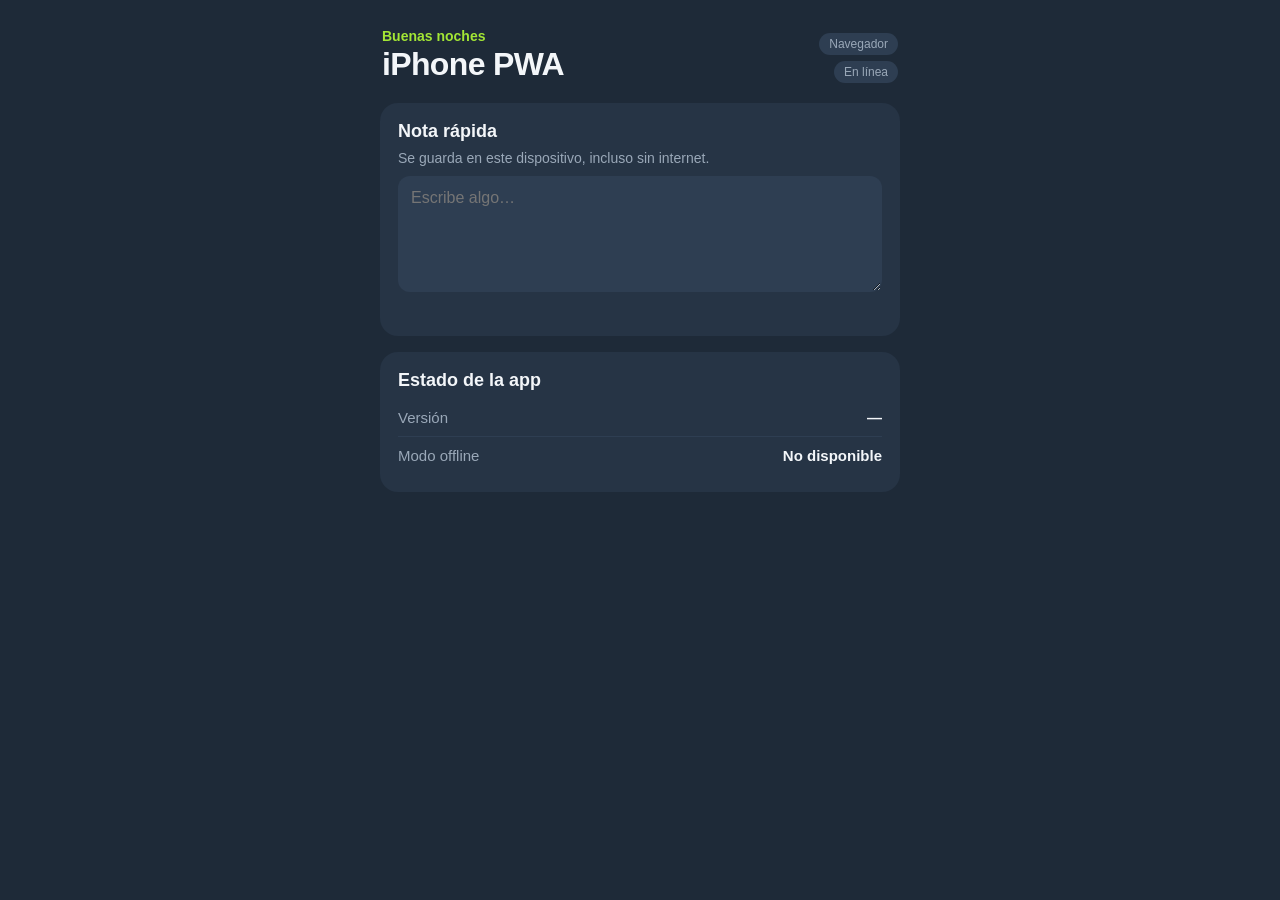
==== index.html @ efc8c651 "Plantilla PWA instalable en iPhone - index.html con meta tags de iOS y guía de instalación - manifes" ====
<!DOCTYPE html>
<html lang="es">
<head>
  <meta charset="utf-8" />
  <!-- viewport-fit=cover permite usar toda la pantalla (incluida la zona del notch / Dynamic Island) -->
  <meta name="viewport" content="width=device-width, initial-scale=1, viewport-fit=cover" />
  <title>iPhone PWA</title>
  <meta name="description" content="Plantilla PWA instalable en iPhone." />

  <!-- Manifest: nombre, íconos y modo standalone -->
  <link rel="manifest" href="manifest.webmanifest" />
  <meta name="theme-color" content="#1E2A38" />

  <!-- Específico de iOS / Safari -->
  <meta name="mobile-web-app-capable" content="yes" />
  <meta name="apple-mobile-web-app-capable" content="yes" />
  <meta name="apple-mobile-web-app-status-bar-style" content="black-translucent" />
  <meta name="apple-mobile-web-app-title" content="iPhone PWA" />
  <link rel="apple-touch-icon" href="icons/apple-touch-icon.png" />
  <link rel="icon" type="image/png" sizes="32x32" href="icons/favicon-32.png" />

  <link rel="stylesheet" href="styles.css" />
</head>
<body>
  <main class="app">
    <header class="topbar">
      <div>
        <p class="eyebrow" id="greeting">Hola</p>
        <h1>iPhone PWA</h1>
      </div>
      <div class="chips">
        <span class="chip" id="mode-chip">Navegador</span>
        <span class="chip" id="net-chip">En línea</span>
      </div>
    </header>

    <!-- Guía de instalación: solo aparece en iPhone/iPad cuando la app aún no está instalada -->
    <section class="card install" id="install-card" hidden>
      <h2>Instálala en tu iPhone</h2>
      <ol>
        <li>Abre esta página en <strong>Safari</strong>.</li>
        <li>Toca <strong>Compartir</strong> <span class="share-icon" aria-hidden="true">⬆︎</span> en la barra inferior.</li>
        <li>Elige <strong>Agregar a pantalla de inicio</strong> y confirma.</li>
      </ol>
      <p class="muted">Se abrirá a pantalla completa, sin barra del navegador, y funcionará sin conexión.</p>
    </section>

    <section class="card">
      <h2>Nota rápida</h2>
      <p class="muted">Se guarda en este dispositivo, incluso sin internet.</p>
      <textarea id="note" rows="5" placeholder="Escribe algo…"></textarea>
      <p class="muted small" id="note-status">&nbsp;</p>
    </section>

    <section class="card">
      <h2>Estado de la app</h2>
      <ul class="facts">
        <li><span>Versión</span><strong id="app-version">—</strong></li>
        <li><span>Modo offline</span><strong id="sw-status">Preparando…</strong></li>
      </ul>
    </section>
  </main>

  <!-- Aviso cuando hay una versión nueva publicada -->
  <div class="toast" id="update-toast" hidden>
    <span>Hay una versión nueva.</span>
    <button type="button" id="update-btn">Actualizar</button>
  </div>

  <script src="app.js" defer></script>
</body>
</html>
---- styles.css ----
:root {
  --bg: #1E2A38;
  --surface: #263445;
  --surface-2: #2E3E52;
  --text: #F3F6F9;
  --muted: #9AA8B8;
  --accent: #A3E635;
  --accent-ink: #14200A;
  --radius: 18px;
  color-scheme: dark;
}

* { box-sizing: border-box; }

html, body {
  margin: 0;
  background: var(--bg);
  color: var(--text);
  font-family: -apple-system, BlinkMacSystemFont, "SF Pro Text", "Segoe UI", Roboto, sans-serif;
  -webkit-font-smoothing: antialiased;
  -webkit-text-size-adjust: 100%;
  /* Evita el rebote/selección extraña al tocar en iOS */
  -webkit-tap-highlight-color: transparent;
  overscroll-behavior-y: none;
}

/* Respeta notch, Dynamic Island y barra de inicio */
.app {
  max-width: 560px;
  margin: 0 auto;
  padding:
    calc(env(safe-area-inset-top) + 20px)
    calc(env(safe-area-inset-right) + 20px)
    calc(env(safe-area-inset-bottom) + 28px)
    calc(env(safe-area-inset-left) + 20px);
  display: grid;
  gap: 16px;
}

.topbar {
  display: flex;
  align-items: flex-end;
  justify-content: space-between;
  gap: 12px;
  padding: 8px 2px 4px;
}

h1 { margin: 0; font-size: 32px; letter-spacing: -0.02em; }
h2 { margin: 0 0 8px; font-size: 18px; }

.eyebrow { margin: 0 0 2px; color: var(--accent); font-weight: 600; font-size: 14px; }

.chips { display: flex; flex-direction: column; gap: 6px; align-items: flex-end; }
.chip {
  font-size: 12px;
  padding: 4px 10px;
  border-radius: 999px;
  background: var(--surface-2);
  color: var(--muted);
  white-space: nowrap;
}
.chip.on { background: var(--accent); color: var(--accent-ink); font-weight: 600; }
.chip.off { background: #5A2A2A; color: #FFD7D7; }

.card {
  background: var(--surface);
  border-radius: var(--radius);
  padding: 18px;
}

.install { border: 1px solid var(--accent); }
.install ol { margin: 8px 0; padding-left: 20px; line-height: 1.7; }
.share-icon { color: var(--accent); }

.muted { color: var(--muted); margin: 0 0 10px; font-size: 14px; }
.small { font-size: 12px; margin: 8px 0 0; }

textarea {
  width: 100%;
  border: 1px solid transparent;
  border-radius: 12px;
  background: var(--surface-2);
  color: var(--text);
  padding: 12px;
  /* 16px evita que iOS haga zoom al enfocar el campo */
  font: inherit;
  font-size: 16px;
  resize: vertical;
}
textarea:focus { outline: none; border-color: var(--accent); }

.facts { list-style: none; margin: 0; padding: 0; }
.facts li {
  display: flex;
  justify-content: space-between;
  padding: 10px 0;
  border-top: 1px solid var(--surface-2);
  font-size: 15px;
}
.facts li:first-child { border-top: 0; }
.facts span { color: var(--muted); }

.toast {
  position: fixed;
  left: 50%;
  bottom: calc(env(safe-area-inset-bottom) + 16px);
  transform: translateX(-50%);
  width: min(92vw, 520px);
  display: flex;
  align-items: center;
  justify-content: space-between;
  gap: 12px;
  padding: 12px 14px 12px 18px;
  border-radius: 14px;
  background: var(--text);
  color: var(--bg);
  box-shadow: 0 10px 30px rgba(0, 0, 0, 0.35);
}
.toast button {
  border: 0;
  border-radius: 10px;
  padding: 8px 14px;
  background: var(--accent);
  color: var(--accent-ink);
  font: inherit;
  font-weight: 600;
}

[hidden] { display: none !important; }
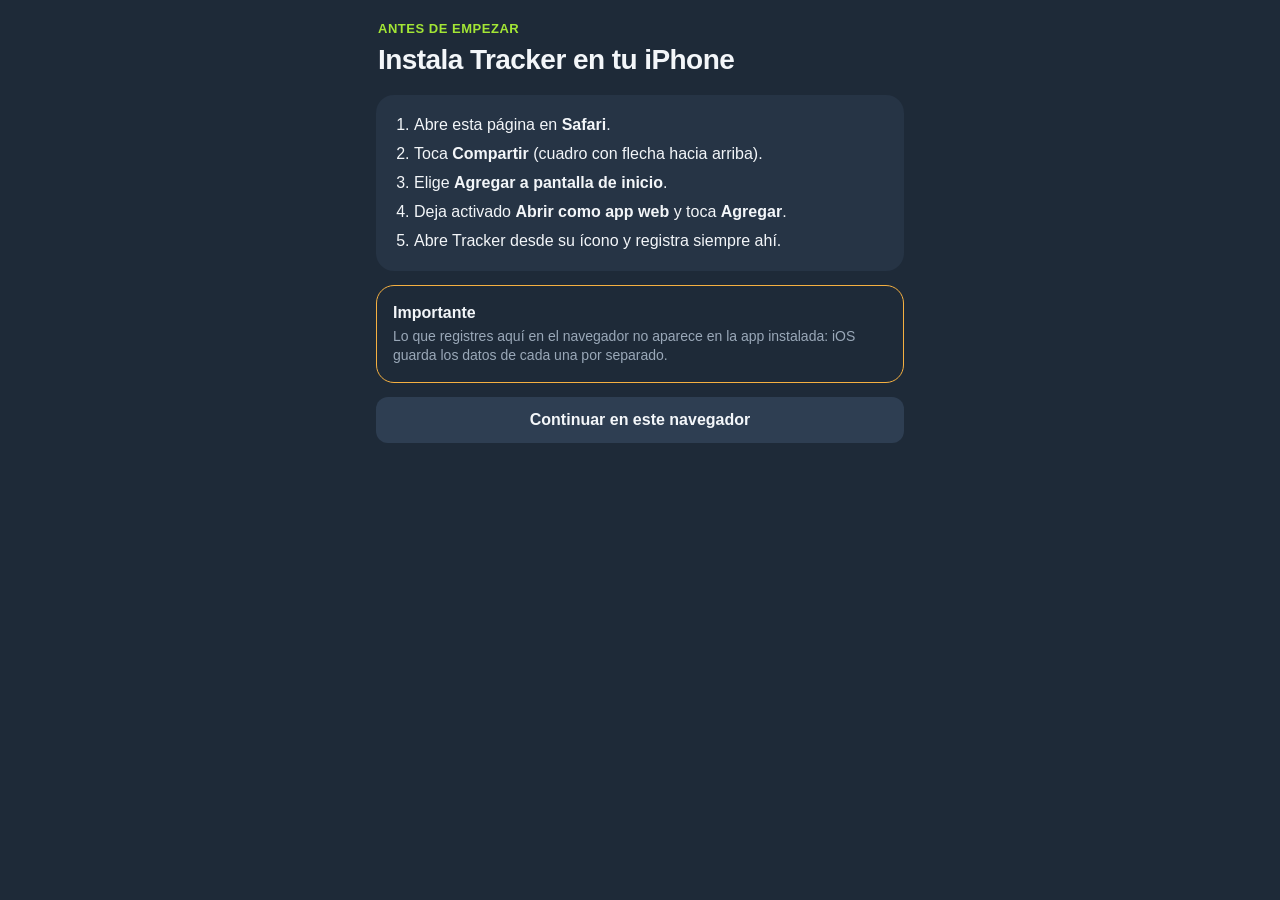
==== commit bb65a622: "Tracker de nutrición y pérdida de grasa (MVP) Convierte la plantilla PWA en un tracker offline-first" ====
--- a/index.html
+++ b/index.html
@@ -2,12 +2,11 @@
 <html lang="es">
 <head>
   <meta charset="utf-8" />
-  <!-- viewport-fit=cover permite usar toda la pantalla (incluida la zona del notch / Dynamic Island) -->
+  <!-- viewport-fit=cover permite usar toda la pantalla (notch / Dynamic Island) -->
   <meta name="viewport" content="width=device-width, initial-scale=1, viewport-fit=cover" />
-  <title>iPhone PWA</title>
-  <meta name="description" content="Plantilla PWA instalable en iPhone." />
+  <title>Tracker</title>
+  <meta name="description" content="Tracker personal de nutrición y peso. Offline, sin cuentas; los datos viven solo en el dispositivo." />
 
-  <!-- Manifest: nombre, íconos y modo standalone -->
   <link rel="manifest" href="manifest.webmanifest" />
   <meta name="theme-color" content="#1E2A38" />
 
@@ -15,58 +14,31 @@
   <meta name="mobile-web-app-capable" content="yes" />
   <meta name="apple-mobile-web-app-capable" content="yes" />
   <meta name="apple-mobile-web-app-status-bar-style" content="black-translucent" />
-  <meta name="apple-mobile-web-app-title" content="iPhone PWA" />
+  <meta name="apple-mobile-web-app-title" content="Tracker" />
   <link rel="apple-touch-icon" href="icons/apple-touch-icon.png" />
   <link rel="icon" type="image/png" sizes="32x32" href="icons/favicon-32.png" />
 
-  <link rel="stylesheet" href="styles.css" />
+  <link rel="stylesheet" href="css/app.css" />
 </head>
 <body>
-  <main class="app">
-    <header class="topbar">
-      <div>
-        <p class="eyebrow" id="greeting">Hola</p>
-        <h1>iPhone PWA</h1>
-      </div>
-      <div class="chips">
-        <span class="chip" id="mode-chip">Navegador</span>
-        <span class="chip" id="net-chip">En línea</span>
-      </div>
-    </header>
-
-    <!-- Guía de instalación: solo aparece en iPhone/iPad cuando la app aún no está instalada -->
-    <section class="card install" id="install-card" hidden>
-      <h2>Instálala en tu iPhone</h2>
-      <ol>
-        <li>Abre esta página en <strong>Safari</strong>.</li>
-        <li>Toca <strong>Compartir</strong> <span class="share-icon" aria-hidden="true">⬆︎</span> en la barra inferior.</li>
-        <li>Elige <strong>Agregar a pantalla de inicio</strong> y confirma.</li>
-      </ol>
-      <p class="muted">Se abrirá a pantalla completa, sin barra del navegador, y funcionará sin conexión.</p>
-    </section>
-
-    <section class="card">
-      <h2>Nota rápida</h2>
-      <p class="muted">Se guarda en este dispositivo, incluso sin internet.</p>
-      <textarea id="note" rows="5" placeholder="Escribe algo…"></textarea>
-      <p class="muted small" id="note-status">&nbsp;</p>
-    </section>
-
-    <section class="card">
-      <h2>Estado de la app</h2>
-      <ul class="facts">
-        <li><span>Versión</span><strong id="app-version">—</strong></li>
-        <li><span>Modo offline</span><strong id="sw-status">Preparando…</strong></li>
-      </ul>
-    </section>
+  <main id="view" class="app">
+    <section class="screen"><p class="muted">Cargando…</p></section>
   </main>
 
-  <!-- Aviso cuando hay una versión nueva publicada -->
-  <div class="toast" id="update-toast" hidden>
+  <nav id="tabbar" class="tabbar" hidden>
+    <a href="#/hoy" data-ruta="hoy"><span aria-hidden="true">◉</span>Hoy</a>
+    <a href="#/peso" data-ruta="peso"><span aria-hidden="true">⚖︎</span>Peso</a>
+    <a href="#/progreso" data-ruta="progreso"><span aria-hidden="true">↗︎</span>Progreso</a>
+    <a href="#/ajustes" data-ruta="ajustes"><span aria-hidden="true">⚙︎</span>Ajustes</a>
+  </nav>
+
+  <div id="sheets"></div>
+  <div id="toast" class="toast" role="status" hidden></div>
+  <div class="toast update" id="update-toast" hidden>
     <span>Hay una versión nueva.</span>
     <button type="button" id="update-btn">Actualizar</button>
   </div>
 
-  <script src="app.js" defer></script>
+  <script type="module" src="js/app.js"></script>
 </body>
 </html>
--- a/css/app.css
+++ b/css/app.css
@@ -0,0 +1,260 @@
+:root {
+  --bg: #1E2A38;
+  --surface: #263445;
+  --surface-2: #2E3E52;
+  --line: #3A4B61;
+  --text: #F3F6F9;
+  --muted: #9AA8B8;
+  --accent: #A3E635;
+  --accent-ink: #14200A;
+  --amber: #F5B041;          /* por encima de la meta: ámbar neutral, nunca rojo */
+  --radius: 18px;
+  --tab-h: 64px;
+  color-scheme: dark;
+}
+
+* { box-sizing: border-box; }
+html, body {
+  margin: 0;
+  background: var(--bg);
+  color: var(--text);
+  font-family: -apple-system, BlinkMacSystemFont, "SF Pro Text", "Segoe UI", Roboto, sans-serif;
+  font-size: 16px;
+  line-height: 1.4;
+  -webkit-font-smoothing: antialiased;
+  -webkit-text-size-adjust: 100%;
+  -webkit-tap-highlight-color: transparent;
+  overscroll-behavior-y: none;
+}
+body.no-scroll { overflow: hidden; }
+button, input, select, textarea { font: inherit; color: inherit; }
+button { cursor: pointer; }
+a { color: var(--accent); }
+[hidden] { display: none !important; }
+
+/* ---------- Layout ---------- */
+.app {
+  max-width: 560px;
+  margin: 0 auto;
+  padding:
+    calc(env(safe-area-inset-top) + 14px)
+    calc(env(safe-area-inset-right) + 16px)
+    calc(env(safe-area-inset-bottom) + var(--tab-h) + 96px)
+    calc(env(safe-area-inset-left) + 16px);
+}
+.screen { display: grid; gap: 14px; }
+.screen-head { padding: 6px 2px 2px; }
+.screen-head h1 { margin: 0; font-size: 28px; letter-spacing: -0.02em; }
+.eyebrow { margin: 0 0 2px; color: var(--accent); font-weight: 600; font-size: 13px; text-transform: uppercase; letter-spacing: 0.04em; }
+.date-nav { display: grid; grid-template-columns: 44px 1fr 44px; align-items: center; text-align: center; }
+.date-nav h1 { font-size: 22px; }
+h2 { margin: 0 0 8px; font-size: 18px; }
+h3.sub { margin: 14px 0 6px; font-size: 14px; color: var(--muted); text-transform: uppercase; letter-spacing: 0.04em; }
+
+.card { background: var(--surface); border-radius: var(--radius); padding: 16px; border: 0; text-align: left; width: 100%; }
+.card.soft { background: transparent; border: 1px solid var(--surface-2); }
+.card-head { display: flex; justify-content: space-between; align-items: baseline; }
+.muted { color: var(--muted); margin: 0 0 6px; }
+.small { font-size: 13px; }
+.hint { color: var(--muted); font-size: 13px; margin: 4px 0 10px; }
+.center { text-align: center; }
+.row { display: flex; align-items: center; }
+.gap { gap: 10px; }
+.grow { flex: 1; }
+.stack { display: grid; gap: 12px; }
+.grid2 { display: grid; grid-template-columns: 1fr 1fr; gap: 10px; }
+.empty { color: var(--muted); text-align: center; padding: 18px 8px; margin: 0; list-style: none; }
+
+/* ---------- Hoy ---------- */
+.hero .big { font-size: 30px; line-height: 1.15; margin: 0 0 4px; letter-spacing: -0.02em; }
+.hero .big strong { color: var(--accent); font-size: 40px; }
+.hero .over-txt strong { color: var(--amber); }
+.hero .prot { margin: 6px 0 12px; font-size: 17px; }
+.bars { display: grid; gap: 10px; }
+.bars > div { display: grid; grid-template-columns: 76px 1fr auto; align-items: center; gap: 10px; }
+.bars .lbl { color: var(--muted); font-size: 13px; }
+.bars .val { font-size: 13px; font-variant-numeric: tabular-nums; }
+.bar { height: 10px; border-radius: 99px; background: var(--surface-2); overflow: hidden; }
+.bar span { display: block; height: 100%; background: var(--accent); border-radius: 99px; }
+.bar.over span { background: var(--amber); }
+.week { margin: -4px 4px 0; color: var(--muted); font-size: 14px; }
+.week strong { color: var(--text); }
+
+.chip {
+  justify-self: start; border: 0; border-radius: 99px; padding: 7px 14px;
+  background: var(--surface-2); color: var(--text); font-size: 14px; font-weight: 600;
+}
+.inline-weight { display: grid; grid-template-columns: auto 1fr auto; align-items: center; gap: 10px; }
+.inline-weight label { font-weight: 600; }
+.notice { display: grid; gap: 2px; border: 1px solid var(--amber); background: transparent; color: var(--text); }
+.notice span { color: var(--muted); font-size: 14px; }
+
+.meal { display: grid; gap: 6px; }
+.meal-head { display: flex; align-items: baseline; gap: 8px; padding: 4px 4px 0; }
+.meal-head h2 { margin: 0; font-size: 17px; }
+.meal-head .icon { margin-left: auto; }
+.add-meal { border: 1px dashed var(--line); background: transparent; color: var(--muted); border-radius: 12px; padding: 10px; text-align: left; }
+.day-foot textarea { width: 100%; }
+
+.fab {
+  position: fixed; z-index: 20;
+  right: calc(env(safe-area-inset-right) + 20px);
+  bottom: calc(env(safe-area-inset-bottom) + var(--tab-h) + 18px);
+  width: 60px; height: 60px; border-radius: 50%; border: 0;
+  background: var(--accent); color: var(--accent-ink); font-size: 34px; line-height: 1; font-weight: 500;
+  box-shadow: 0 10px 24px rgba(0, 0, 0, 0.35);
+}
+@media (min-width: 600px) { .fab { right: calc(50% - 280px + 20px); } }
+
+/* ---------- Listas ---------- */
+.list { list-style: none; margin: 0; padding: 0; display: grid; gap: 6px; }
+.list.compact { gap: 4px; }
+.item {
+  width: 100%; display: flex; align-items: center; gap: 10px; text-align: left;
+  border: 0; border-radius: 12px; padding: 11px 12px; background: var(--surface-2); color: var(--text);
+}
+.card .item { background: var(--surface-2); }
+.item.static { list-style: none; }
+.item.sel { outline: 2px solid var(--accent); }
+.item-main { display: grid; flex: 1; min-width: 0; }
+.item-main strong { font-weight: 600; font-size: 15px; overflow: hidden; text-overflow: ellipsis; }
+.item-main small { color: var(--muted); font-size: 13px; }
+.plus { color: var(--accent); font-size: 22px; font-weight: 600; }
+
+/* ---------- Botones ---------- */
+.btn { border: 0; border-radius: 12px; padding: 12px 16px; font-weight: 600; text-align: center; }
+.btn.primary { background: var(--accent); color: var(--accent-ink); }
+.btn.ghost { background: var(--surface-2); color: var(--text); }
+.btn.quick { background: transparent; border: 1px solid var(--accent); color: var(--accent); }
+.btn.block { display: block; width: 100%; }
+.btn + .btn.block, .row + .btn.block, .btn.block + .row, .btn.block + label.btn { margin-top: 8px; }
+.file-btn { display: block; cursor: pointer; }
+.link { border: 0; background: transparent; color: var(--accent); font-weight: 600; padding: 6px 0; }
+.icon { border: 0; background: transparent; color: var(--text); font-size: 28px; width: 44px; height: 44px; border-radius: 12px; }
+.icon:disabled { opacity: 0.25; }
+.icon.small { font-size: 20px; width: 36px; height: 30px; color: var(--muted); }
+
+/* ---------- Formularios ---------- */
+.field { display: grid; gap: 4px; }
+.field > span:first-child, .label { color: var(--muted); font-size: 13px; }
+input:not([type="checkbox"]):not([type="radio"]), select, textarea {
+  width: 100%; border: 1px solid transparent; border-radius: 12px; background: var(--surface-2);
+  padding: 11px 12px; font-size: 16px; /* 16px evita el zoom de iOS al enfocar */
+}
+input:focus, select:focus, textarea:focus { outline: none; border-color: var(--accent); }
+.input-wrap { position: relative; display: block; }
+.input-wrap input { padding-right: 52px; }
+.input-wrap em { position: absolute; right: 12px; top: 50%; transform: translateY(-50%); color: var(--muted); font-style: normal; font-size: 13px; pointer-events: none; }
+.field.invalid input { border-color: var(--amber); }
+.error { color: var(--amber); margin: 0; font-size: 14px; }
+fieldset { border: 0; margin: 0 0 14px; padding: 16px; background: var(--surface); border-radius: var(--radius); display: grid; gap: 10px; }
+legend { float: left; width: 100%; padding: 0; margin-bottom: 2px; font-weight: 700; font-size: 16px; }
+legend + * { clear: both; }
+details summary { color: var(--muted); font-size: 14px; cursor: pointer; padding: 4px 0 8px; }
+.check { display: flex; align-items: center; gap: 10px; font-size: 15px; }
+.check input { width: 22px; height: 22px; accent-color: var(--accent); }
+
+.seg { display: flex; background: var(--surface-2); border-radius: 12px; padding: 3px; gap: 3px; }
+.seg label { flex: 1; }
+.seg input { position: absolute; opacity: 0; pointer-events: none; }
+.seg span { display: block; text-align: center; padding: 9px 4px; border-radius: 9px; font-size: 14px; color: var(--muted); font-weight: 600; }
+.seg input:checked + span { background: var(--bg); color: var(--text); }
+.seg.small span { padding: 7px 2px; font-size: 13px; }
+.dias { display: flex; gap: 6px; }
+.dias label { flex: 1; }
+.dias input { position: absolute; opacity: 0; pointer-events: none; }
+.dias span { display: block; text-align: center; padding: 10px 0; border-radius: 10px; background: var(--surface-2); color: var(--muted); font-weight: 700; }
+.dias input:checked + span { background: var(--accent); color: var(--accent-ink); }
+
+.search { margin-bottom: 8px; }
+.tabs { display: flex; gap: 4px; border-bottom: 1px solid var(--line); margin: 4px 0 10px; overflow-x: auto; }
+.tabs button { border: 0; background: transparent; color: var(--muted); padding: 10px 8px; font-weight: 600; font-size: 14px; border-bottom: 2px solid transparent; white-space: nowrap; }
+.tabs button.on { color: var(--text); border-bottom-color: var(--accent); }
+.preview { font-size: 18px; padding: 4px 0; }
+.preview strong { color: var(--accent); }
+
+/* ---------- Estadísticas ---------- */
+.stats { display: grid; grid-template-columns: 1fr 1fr; gap: 14px; }
+.stats > div { display: grid; gap: 2px; }
+.stats .lbl { color: var(--muted); font-size: 12px; text-transform: uppercase; letter-spacing: 0.03em; }
+.stats strong { font-size: 22px; font-variant-numeric: tabular-nums; }
+.stats strong.small-strong { font-size: 15px; }
+.stats small { color: var(--muted); font-size: 12px; }
+.weigh { display: grid; gap: 10px; }
+.weigh > label:first-child { font-weight: 600; }
+.fat { margin: 4px 0; display: flex; align-items: baseline; gap: 10px; flex-wrap: wrap; }
+.fat strong { font-size: 28px; color: var(--accent); }
+.kv { list-style: none; margin: 0; padding: 0; }
+.kv li { display: flex; justify-content: space-between; gap: 12px; padding: 9px 0; border-top: 1px solid var(--surface-2); font-size: 15px; }
+.kv li:first-child { border-top: 0; }
+.kv span { color: var(--muted); }
+.kv strong { text-align: right; }
+.checkin.due { border: 1px solid var(--accent); }
+.proposal { margin: 6px 0 2px; font-size: 18px; }
+.big-range { font-size: 20px; margin: 2px 0 6px; }
+.big-range strong { color: var(--accent); }
+.steps { margin: 0; padding-left: 22px; line-height: 1.8; }
+.danger-zone { background: transparent; border: 1px solid var(--surface-2); }
+
+/* ---------- Gráficas ---------- */
+.chart { width: 100%; height: auto; display: block; }
+.chart .grid { stroke: var(--surface-2); stroke-width: 1; }
+.chart .tick { fill: var(--muted); font-size: 10px; }
+.chart .dot { fill: var(--muted); }
+.chart .trend { fill: none; stroke: var(--accent); stroke-width: 2.5; stroke-linejoin: round; stroke-linecap: round; }
+.chart .b.ok { fill: var(--accent); opacity: 0.85; }
+.chart .b.over { fill: var(--amber); opacity: 0.85; }
+.chart .b.off { fill: var(--muted); opacity: 0.6; }
+.chart .b.empty { fill: transparent; }
+.chart .goal { stroke: var(--text); stroke-width: 1.5; stroke-dasharray: 3 2; opacity: 0.7; }
+.legend { color: var(--muted); font-size: 12px; margin: 6px 0 0; display: flex; align-items: center; gap: 6px; flex-wrap: wrap; }
+.sw { display: inline-block; width: 14px; height: 4px; border-radius: 2px; }
+.sw.dot { width: 6px; height: 6px; border-radius: 50%; background: var(--muted); }
+.sw.line, .sw.bar { background: var(--accent); }
+.sw.goal { background: var(--text); opacity: 0.7; height: 2px; }
+
+/* ---------- Barra de pestañas ---------- */
+.tabbar {
+  position: fixed; z-index: 15; left: 0; right: 0; bottom: 0;
+  display: flex; justify-content: space-around;
+  padding: 6px calc(env(safe-area-inset-right) + 8px) calc(env(safe-area-inset-bottom) + 6px) calc(env(safe-area-inset-left) + 8px);
+  background: rgba(30, 42, 56, 0.92); backdrop-filter: blur(16px); -webkit-backdrop-filter: blur(16px);
+  border-top: 1px solid var(--surface-2);
+}
+.tabbar a { flex: 1; max-width: 120px; display: grid; justify-items: center; gap: 2px; padding: 6px 0; color: var(--muted); text-decoration: none; font-size: 11px; font-weight: 600; }
+.tabbar a span { font-size: 20px; line-height: 1; }
+.tabbar a.on { color: var(--accent); }
+
+/* ---------- Hojas modales ---------- */
+.sheet-backdrop {
+  position: fixed; inset: 0; z-index: 40; background: rgba(5, 10, 16, 0.55);
+  display: flex; align-items: flex-end; justify-content: center;
+  opacity: 0; transition: opacity 0.18s ease;
+}
+.sheet-backdrop.open { opacity: 1; }
+.sheet {
+  width: 100%; max-width: 560px; max-height: 88dvh; overflow-y: auto; -webkit-overflow-scrolling: touch;
+  background: var(--bg); border-radius: 22px 22px 0 0;
+  padding: 8px calc(env(safe-area-inset-right) + 16px) calc(env(safe-area-inset-bottom) + 18px) calc(env(safe-area-inset-left) + 16px);
+  transform: translateY(24px); transition: transform 0.2s ease;
+  overscroll-behavior: contain;
+}
+.sheet.tall { min-height: 70dvh; }
+.sheet-backdrop.open .sheet { transform: none; }
+.sheet-grabber { width: 40px; height: 5px; border-radius: 3px; background: var(--line); margin: 0 auto 10px; }
+.sheet-head { display: flex; justify-content: space-between; align-items: center; margin-bottom: 8px; }
+.sheet-head h2 { margin: 0; font-size: 20px; }
+.sheet > h2 { margin-top: 4px; }
+.sheet .btn.quick { margin: 10px 0 2px; }
+.sheet fieldset { background: var(--surface); }
+
+/* ---------- Avisos ---------- */
+.toast {
+  position: fixed; z-index: 60; left: 50%; transform: translateX(-50%);
+  top: calc(env(safe-area-inset-top) + 10px);
+  width: min(92vw, 520px); display: flex; align-items: center; justify-content: space-between; gap: 12px;
+  padding: 12px 14px 12px 18px; border-radius: 14px; background: var(--text); color: var(--bg);
+  box-shadow: 0 10px 30px rgba(0, 0, 0, 0.35); font-weight: 500;
+}
+.toast button { border: 0; border-radius: 10px; padding: 8px 14px; background: var(--accent); color: var(--accent-ink); font-weight: 700; }
+.toast.update { top: auto; bottom: calc(env(safe-area-inset-bottom) + var(--tab-h) + 90px); }
